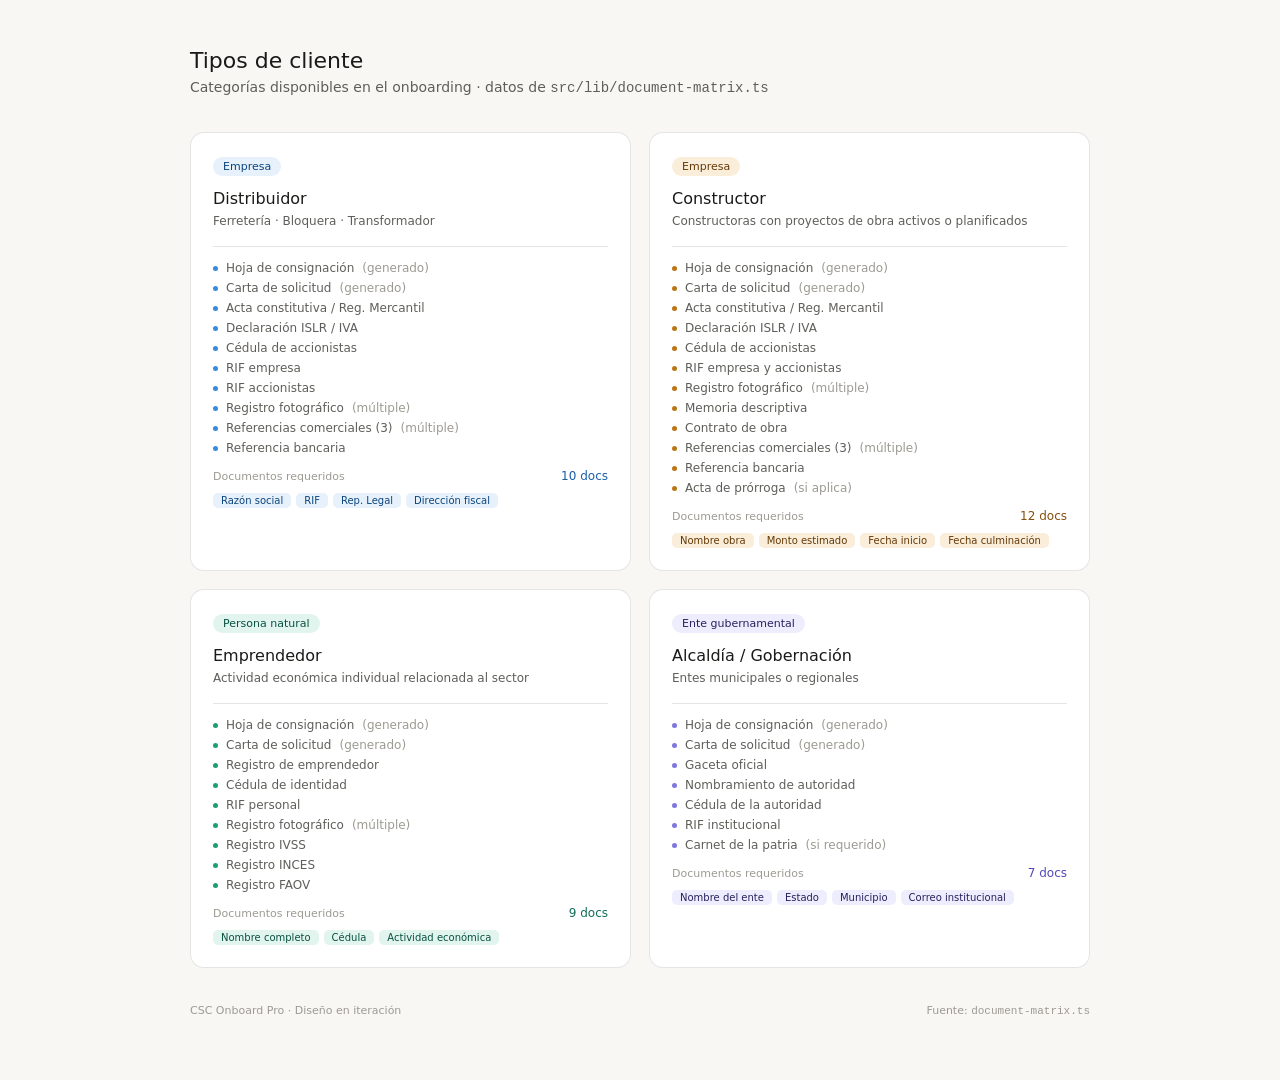
==== docs/index.html @ ac8254f7 "chore: add GitHub Pages - tipos de cliente" ====
<!DOCTYPE html>
<html lang="es">
<head>
  <meta charset="UTF-8" />
  <meta name="viewport" content="width=device-width, initial-scale=1.0" />
  <title>Tipos de Cliente — CSC Onboard Pro</title>
  <style>
    *, *::before, *::after { box-sizing: border-box; margin: 0; padding: 0; }

    :root {
      --bg: #f8f7f4;
      --surface: #ffffff;
      --border: rgba(0,0,0,0.10);
      --border-hover: rgba(0,0,0,0.22);
      --text-primary: #1a1a18;
      --text-secondary: #5f5e5a;
      --text-tertiary: #9c9a92;
      --radius-lg: 14px;
      --radius-md: 8px;
    }

    @media (prefers-color-scheme: dark) {
      :root {
        --bg: #1c1c1a;
        --surface: #252523;
        --border: rgba(255,255,255,0.10);
        --border-hover: rgba(255,255,255,0.22);
        --text-primary: #e8e6de;
        --text-secondary: #a8a69e;
        --text-tertiary: #6c6a62;
      }
    }

    body {
      font-family: -apple-system, BlinkMacSystemFont, "Segoe UI", system-ui, sans-serif;
      background: var(--bg);
      color: var(--text-primary);
      min-height: 100vh;
      padding: 48px 24px 64px;
    }

    header {
      max-width: 900px;
      margin: 0 auto 36px;
    }

    header h1 {
      font-size: 22px;
      font-weight: 500;
      color: var(--text-primary);
      margin-bottom: 6px;
    }

    header p {
      font-size: 14px;
      color: var(--text-secondary);
    }

    .grid {
      display: grid;
      grid-template-columns: repeat(2, 1fr);
      gap: 18px;
      max-width: 900px;
      margin: 0 auto;
    }

    @media (max-width: 640px) {
      .grid { grid-template-columns: 1fr; }
    }

    .card {
      background: var(--surface);
      border: 1px solid var(--border);
      border-radius: var(--radius-lg);
      padding: 22px;
      cursor: pointer;
      transition: border-color .18s, box-shadow .18s;
    }

    .card:hover {
      border-color: var(--border-hover);
      box-shadow: 0 2px 12px rgba(0,0,0,0.06);
    }

    .badge {
      display: inline-block;
      font-size: 11px;
      font-weight: 500;
      padding: 3px 10px;
      border-radius: 999px;
      margin-bottom: 13px;
    }

    .card-title {
      font-size: 16px;
      font-weight: 500;
      color: var(--text-primary);
      margin-bottom: 4px;
    }

    .card-sub {
      font-size: 12px;
      color: var(--text-secondary);
      margin-bottom: 16px;
      line-height: 1.5;
    }

    .divider {
      height: 1px;
      background: var(--border);
      margin-bottom: 14px;
    }

    .doc-list {
      display: flex;
      flex-direction: column;
      gap: 6px;
      margin-bottom: 14px;
    }

    .doc-item {
      display: flex;
      align-items: center;
      gap: 8px;
      font-size: 12px;
      color: var(--text-secondary);
    }

    .doc-dot {
      width: 5px;
      height: 5px;
      border-radius: 50%;
      flex-shrink: 0;
    }

    .doc-item em {
      color: var(--text-tertiary);
      font-style: normal;
    }

    .count-row {
      display: flex;
      justify-content: space-between;
      align-items: center;
      margin-bottom: 10px;
    }

    .count-label { font-size: 11px; color: var(--text-tertiary); }

    .tags { display: flex; flex-wrap: wrap; gap: 5px; }

    .tag {
      display: inline-block;
      font-size: 10px;
      font-weight: 500;
      padding: 2px 8px;
      border-radius: 5px;
    }

    /* Distribuidor — blue */
    .c1 .badge     { background: #E6F1FB; color: #0C447C; }
    .c1 .doc-dot   { background: #378ADD; }
    .c1 .count-val { color: #185FA5; font-size: 12px; font-weight: 500; }
    .c1 .tag       { background: #E6F1FB; color: #0C447C; }
    @media (prefers-color-scheme: dark) {
      .c1 .badge     { background: #0C447C; color: #B5D4F4; }
      .c1 .count-val { color: #85B7EB; }
      .c1 .tag       { background: #0C447C; color: #B5D4F4; }
    }

    /* Constructor — amber */
    .c2 .badge     { background: #FAEEDA; color: #633806; }
    .c2 .doc-dot   { background: #BA7517; }
    .c2 .count-val { color: #854F0B; font-size: 12px; font-weight: 500; }
    .c2 .tag       { background: #FAEEDA; color: #633806; }
    @media (prefers-color-scheme: dark) {
      .c2 .badge     { background: #633806; color: #FAC775; }
      .c2 .count-val { color: #EF9F27; }
      .c2 .tag       { background: #633806; color: #FAC775; }
    }

    /* Emprendedor — teal */
    .c3 .badge     { background: #E1F5EE; color: #085041; }
    .c3 .doc-dot   { background: #1D9E75; }
    .c3 .count-val { color: #0F6E56; font-size: 12px; font-weight: 500; }
    .c3 .tag       { background: #E1F5EE; color: #085041; }
    @media (prefers-color-scheme: dark) {
      .c3 .badge     { background: #085041; color: #9FE1CB; }
      .c3 .count-val { color: #5DCAA5; }
      .c3 .tag       { background: #085041; color: #9FE1CB; }
    }

    /* Alcaldía — purple */
    .c4 .badge     { background: #EEEDFE; color: #26215C; }
    .c4 .doc-dot   { background: #7F77DD; }
    .c4 .count-val { color: #534AB7; font-size: 12px; font-weight: 500; }
    .c4 .tag       { background: #EEEDFE; color: #26215C; }
    @media (prefers-color-scheme: dark) {
      .c4 .badge     { background: #26215C; color: #CECBF6; }
      .c4 .count-val { color: #AFA9EC; }
      .c4 .tag       { background: #26215C; color: #CECBF6; }
    }

    footer {
      max-width: 900px;
      margin: 36px auto 0;
      font-size: 11px;
      color: var(--text-tertiary);
      display: flex;
      justify-content: space-between;
      align-items: center;
    }
  </style>
</head>
<body>

  <header>
    <h1>Tipos de cliente</h1>
    <p>Categorías disponibles en el onboarding · datos de <code>src/lib/document-matrix.ts</code></p>
  </header>

  <div class="grid">

    <!-- Distribuidor -->
    <div class="card c1">
      <span class="badge">Empresa</span>
      <div class="card-title">Distribuidor</div>
      <div class="card-sub">Ferretería · Bloquera · Transformador</div>
      <div class="divider"></div>
      <div class="doc-list">
        <div class="doc-item"><span class="doc-dot"></span>Hoja de consignación <em>(generado)</em></div>
        <div class="doc-item"><span class="doc-dot"></span>Carta de solicitud <em>(generado)</em></div>
        <div class="doc-item"><span class="doc-dot"></span>Acta constitutiva / Reg. Mercantil</div>
        <div class="doc-item"><span class="doc-dot"></span>Declaración ISLR / IVA</div>
        <div class="doc-item"><span class="doc-dot"></span>Cédula de accionistas</div>
        <div class="doc-item"><span class="doc-dot"></span>RIF empresa</div>
        <div class="doc-item"><span class="doc-dot"></span>RIF accionistas</div>
        <div class="doc-item"><span class="doc-dot"></span>Registro fotográfico <em>(múltiple)</em></div>
        <div class="doc-item"><span class="doc-dot"></span>Referencias comerciales (3) <em>(múltiple)</em></div>
        <div class="doc-item"><span class="doc-dot"></span>Referencia bancaria</div>
      </div>
      <div class="count-row">
        <span class="count-label">Documentos requeridos</span>
        <span class="count-val">10 docs</span>
      </div>
      <div class="tags">
        <span class="tag">Razón social</span>
        <span class="tag">RIF</span>
        <span class="tag">Rep. Legal</span>
        <span class="tag">Dirección fiscal</span>
      </div>
    </div>

    <!-- Constructor -->
    <div class="card c2">
      <span class="badge">Empresa</span>
      <div class="card-title">Constructor</div>
      <div class="card-sub">Constructoras con proyectos de obra activos o planificados</div>
      <div class="divider"></div>
      <div class="doc-list">
        <div class="doc-item"><span class="doc-dot"></span>Hoja de consignación <em>(generado)</em></div>
        <div class="doc-item"><span class="doc-dot"></span>Carta de solicitud <em>(generado)</em></div>
        <div class="doc-item"><span class="doc-dot"></span>Acta constitutiva / Reg. Mercantil</div>
        <div class="doc-item"><span class="doc-dot"></span>Declaración ISLR / IVA</div>
        <div class="doc-item"><span class="doc-dot"></span>Cédula de accionistas</div>
        <div class="doc-item"><span class="doc-dot"></span>RIF empresa y accionistas</div>
        <div class="doc-item"><span class="doc-dot"></span>Registro fotográfico <em>(múltiple)</em></div>
        <div class="doc-item"><span class="doc-dot"></span>Memoria descriptiva</div>
        <div class="doc-item"><span class="doc-dot"></span>Contrato de obra</div>
        <div class="doc-item"><span class="doc-dot"></span>Referencias comerciales (3) <em>(múltiple)</em></div>
        <div class="doc-item"><span class="doc-dot"></span>Referencia bancaria</div>
        <div class="doc-item"><span class="doc-dot"></span>Acta de prórroga <em>(si aplica)</em></div>
      </div>
      <div class="count-row">
        <span class="count-label">Documentos requeridos</span>
        <span class="count-val">12 docs</span>
      </div>
      <div class="tags">
        <span class="tag">Nombre obra</span>
        <span class="tag">Monto estimado</span>
        <span class="tag">Fecha inicio</span>
        <span class="tag">Fecha culminación</span>
      </div>
    </div>

    <!-- Emprendedor -->
    <div class="card c3">
      <span class="badge">Persona natural</span>
      <div class="card-title">Emprendedor</div>
      <div class="card-sub">Actividad económica individual relacionada al sector</div>
      <div class="divider"></div>
      <div class="doc-list">
        <div class="doc-item"><span class="doc-dot"></span>Hoja de consignación <em>(generado)</em></div>
        <div class="doc-item"><span class="doc-dot"></span>Carta de solicitud <em>(generado)</em></div>
        <div class="doc-item"><span class="doc-dot"></span>Registro de emprendedor</div>
        <div class="doc-item"><span class="doc-dot"></span>Cédula de identidad</div>
        <div class="doc-item"><span class="doc-dot"></span>RIF personal</div>
        <div class="doc-item"><span class="doc-dot"></span>Registro fotográfico <em>(múltiple)</em></div>
        <div class="doc-item"><span class="doc-dot"></span>Registro IVSS</div>
        <div class="doc-item"><span class="doc-dot"></span>Registro INCES</div>
        <div class="doc-item"><span class="doc-dot"></span>Registro FAOV</div>
      </div>
      <div class="count-row">
        <span class="count-label">Documentos requeridos</span>
        <span class="count-val">9 docs</span>
      </div>
      <div class="tags">
        <span class="tag">Nombre completo</span>
        <span class="tag">Cédula</span>
        <span class="tag">Actividad económica</span>
      </div>
    </div>

    <!-- Alcaldía -->
    <div class="card c4">
      <span class="badge">Ente gubernamental</span>
      <div class="card-title">Alcaldía / Gobernación</div>
      <div class="card-sub">Entes municipales o regionales</div>
      <div class="divider"></div>
      <div class="doc-list">
        <div class="doc-item"><span class="doc-dot"></span>Hoja de consignación <em>(generado)</em></div>
        <div class="doc-item"><span class="doc-dot"></span>Carta de solicitud <em>(generado)</em></div>
        <div class="doc-item"><span class="doc-dot"></span>Gaceta oficial</div>
        <div class="doc-item"><span class="doc-dot"></span>Nombramiento de autoridad</div>
        <div class="doc-item"><span class="doc-dot"></span>Cédula de la autoridad</div>
        <div class="doc-item"><span class="doc-dot"></span>RIF institucional</div>
        <div class="doc-item"><span class="doc-dot"></span>Carnet de la patria <em>(si requerido)</em></div>
      </div>
      <div class="count-row">
        <span class="count-label">Documentos requeridos</span>
        <span class="count-val">7 docs</span>
      </div>
      <div class="tags">
        <span class="tag">Nombre del ente</span>
        <span class="tag">Estado</span>
        <span class="tag">Municipio</span>
        <span class="tag">Correo institucional</span>
      </div>
    </div>

  </div>

  <footer>
    <span>CSC Onboard Pro · Diseño en iteración</span>
    <span>Fuente: <code>document-matrix.ts</code></span>
  </footer>

</body>
</html>
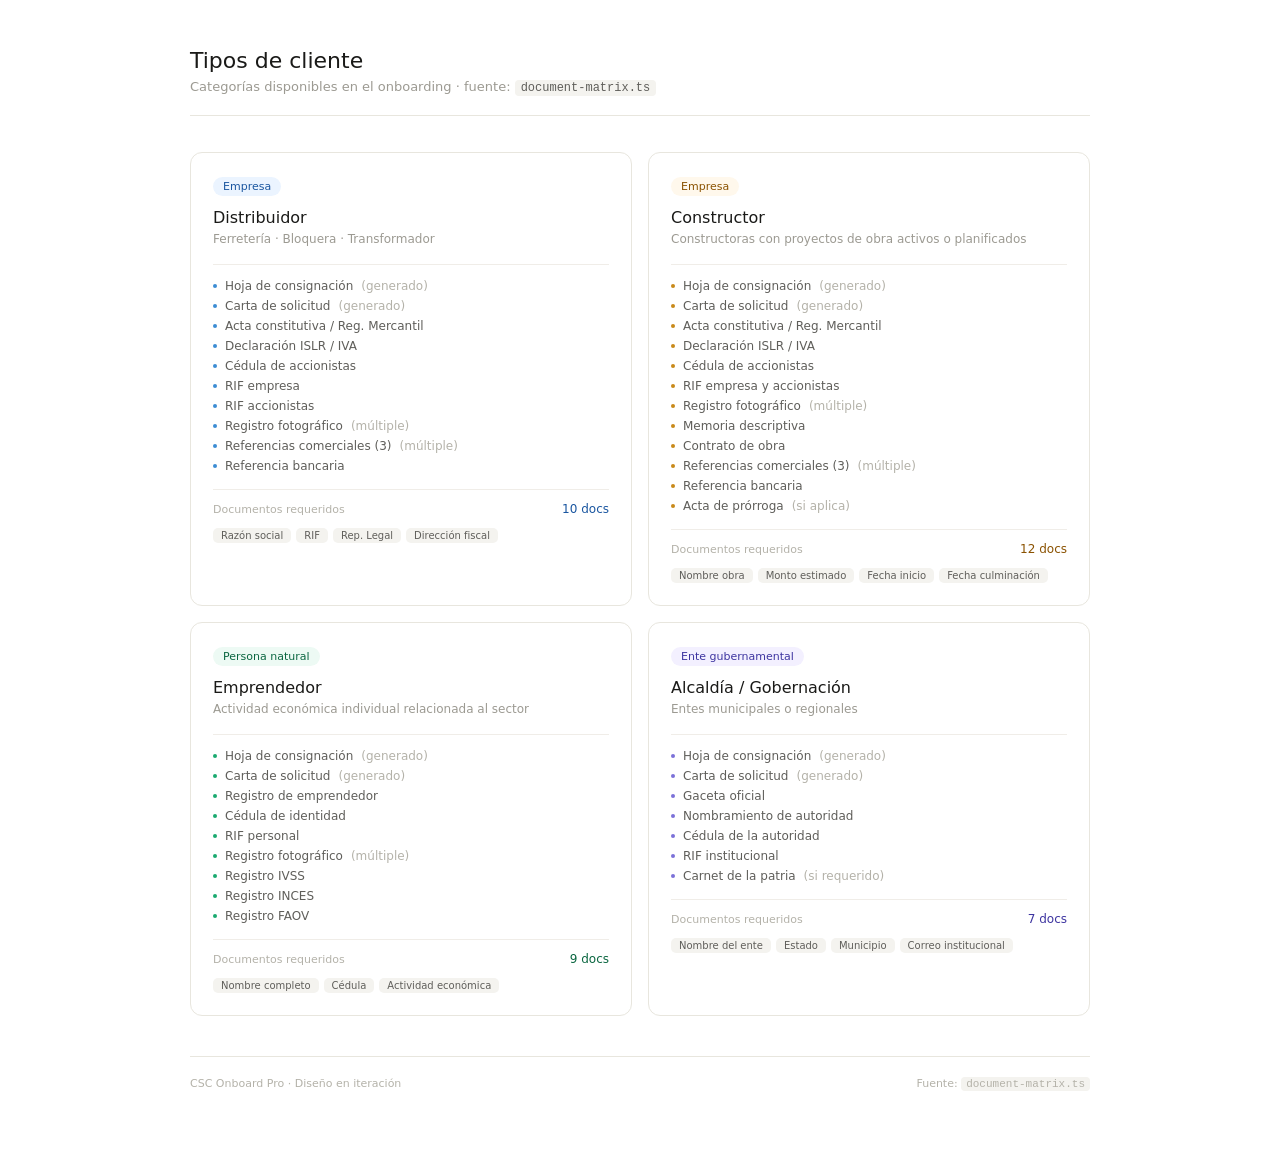
==== commit 84f19413: "design: switch to white theme" ====
--- a/docs/index.html
+++ b/docs/index.html
@@ -7,34 +7,10 @@
   <style>
     *, *::before, *::after { box-sizing: border-box; margin: 0; padding: 0; }
 
-    :root {
-      --bg: #f8f7f4;
-      --surface: #ffffff;
-      --border: rgba(0,0,0,0.10);
-      --border-hover: rgba(0,0,0,0.22);
-      --text-primary: #1a1a18;
-      --text-secondary: #5f5e5a;
-      --text-tertiary: #9c9a92;
-      --radius-lg: 14px;
-      --radius-md: 8px;
-    }
-
-    @media (prefers-color-scheme: dark) {
-      :root {
-        --bg: #1c1c1a;
-        --surface: #252523;
-        --border: rgba(255,255,255,0.10);
-        --border-hover: rgba(255,255,255,0.22);
-        --text-primary: #e8e6de;
-        --text-secondary: #a8a69e;
-        --text-tertiary: #6c6a62;
-      }
-    }
-
     body {
       font-family: -apple-system, BlinkMacSystemFont, "Segoe UI", system-ui, sans-serif;
-      background: var(--bg);
-      color: var(--text-primary);
+      background: #ffffff;
+      color: #1a1a18;
       min-height: 100vh;
       padding: 48px 24px 64px;
     }
@@ -42,24 +18,34 @@
     header {
       max-width: 900px;
       margin: 0 auto 36px;
+      border-bottom: 1px solid #e8e6de;
+      padding-bottom: 20px;
     }
 
     header h1 {
       font-size: 22px;
       font-weight: 500;
-      color: var(--text-primary);
+      color: #1a1a18;
       margin-bottom: 6px;
     }
 
     header p {
-      font-size: 14px;
-      color: var(--text-secondary);
+      font-size: 13px;
+      color: #9c9a92;
+    }
+
+    header p code {
+      background: #f4f3ef;
+      padding: 1px 6px;
+      border-radius: 4px;
+      font-size: 12px;
+      color: #5f5e5a;
     }
 
     .grid {
       display: grid;
       grid-template-columns: repeat(2, 1fr);
-      gap: 18px;
+      gap: 16px;
       max-width: 900px;
       margin: 0 auto;
     }
@@ -69,17 +55,16 @@
     }
 
     .card {
-      background: var(--surface);
-      border: 1px solid var(--border);
-      border-radius: var(--radius-lg);
+      background: #ffffff;
+      border: 1px solid #e8e6de;
+      border-radius: 12px;
       padding: 22px;
-      cursor: pointer;
-      transition: border-color .18s, box-shadow .18s;
+      transition: border-color .15s, box-shadow .15s;
     }
 
     .card:hover {
-      border-color: var(--border-hover);
-      box-shadow: 0 2px 12px rgba(0,0,0,0.06);
+      border-color: #c8c6be;
+      box-shadow: 0 1px 8px rgba(0,0,0,0.06);
     }
 
     .badge {
@@ -88,26 +73,26 @@
       font-weight: 500;
       padding: 3px 10px;
       border-radius: 999px;
-      margin-bottom: 13px;
+      margin-bottom: 12px;
     }
 
     .card-title {
       font-size: 16px;
       font-weight: 500;
-      color: var(--text-primary);
-      margin-bottom: 4px;
+      color: #1a1a18;
+      margin-bottom: 3px;
     }
 
     .card-sub {
       font-size: 12px;
-      color: var(--text-secondary);
+      color: #9c9a92;
       margin-bottom: 16px;
       line-height: 1.5;
     }
 
     .divider {
       height: 1px;
-      background: var(--border);
+      background: #f0ede8;
       margin-bottom: 14px;
     }
 
@@ -115,7 +100,7 @@
       display: flex;
       flex-direction: column;
       gap: 6px;
-      margin-bottom: 14px;
+      margin-bottom: 16px;
     }
 
     .doc-item {
@@ -123,18 +108,18 @@
       align-items: center;
       gap: 8px;
       font-size: 12px;
-      color: var(--text-secondary);
+      color: #5f5e5a;
     }
 
     .doc-dot {
-      width: 5px;
-      height: 5px;
+      width: 4px;
+      height: 4px;
       border-radius: 50%;
       flex-shrink: 0;
     }
 
     .doc-item em {
-      color: var(--text-tertiary);
+      color: #b4b2a9;
       font-style: normal;
     }
 
@@ -142,10 +127,12 @@
       display: flex;
       justify-content: space-between;
       align-items: center;
-      margin-bottom: 10px;
-    }
-
-    .count-label { font-size: 11px; color: var(--text-tertiary); }
+      margin-bottom: 12px;
+      padding-top: 12px;
+      border-top: 1px solid #f0ede8;
+    }
+
+    .count-label { font-size: 11px; color: #b4b2a9; }
 
     .tags { display: flex; flex-wrap: wrap; gap: 5px; }
 
@@ -155,60 +142,46 @@
       font-weight: 500;
       padding: 2px 8px;
       border-radius: 5px;
+      background: #f4f3ef;
+      color: #5f5e5a;
     }
 
     /* Distribuidor — blue */
-    .c1 .badge     { background: #E6F1FB; color: #0C447C; }
-    .c1 .doc-dot   { background: #378ADD; }
-    .c1 .count-val { color: #185FA5; font-size: 12px; font-weight: 500; }
-    .c1 .tag       { background: #E6F1FB; color: #0C447C; }
-    @media (prefers-color-scheme: dark) {
-      .c1 .badge     { background: #0C447C; color: #B5D4F4; }
-      .c1 .count-val { color: #85B7EB; }
-      .c1 .tag       { background: #0C447C; color: #B5D4F4; }
-    }
+    .c1 .badge   { background: #EBF4FF; color: #1a56a0; }
+    .c1 .doc-dot { background: #3b8dd4; }
+    .c1 .count-val { color: #1a56a0; font-size: 12px; font-weight: 500; }
 
     /* Constructor — amber */
-    .c2 .badge     { background: #FAEEDA; color: #633806; }
-    .c2 .doc-dot   { background: #BA7517; }
-    .c2 .count-val { color: #854F0B; font-size: 12px; font-weight: 500; }
-    .c2 .tag       { background: #FAEEDA; color: #633806; }
-    @media (prefers-color-scheme: dark) {
-      .c2 .badge     { background: #633806; color: #FAC775; }
-      .c2 .count-val { color: #EF9F27; }
-      .c2 .tag       { background: #633806; color: #FAC775; }
-    }
-
-    /* Emprendedor — teal */
-    .c3 .badge     { background: #E1F5EE; color: #085041; }
-    .c3 .doc-dot   { background: #1D9E75; }
-    .c3 .count-val { color: #0F6E56; font-size: 12px; font-weight: 500; }
-    .c3 .tag       { background: #E1F5EE; color: #085041; }
-    @media (prefers-color-scheme: dark) {
-      .c3 .badge     { background: #085041; color: #9FE1CB; }
-      .c3 .count-val { color: #5DCAA5; }
-      .c3 .tag       { background: #085041; color: #9FE1CB; }
-    }
+    .c2 .badge   { background: #FFF8EC; color: #8a5200; }
+    .c2 .doc-dot { background: #c88a1a; }
+    .c2 .count-val { color: #8a5200; font-size: 12px; font-weight: 500; }
+
+    /* Emprendedor — green */
+    .c3 .badge   { background: #EDFAF4; color: #0a6640; }
+    .c3 .doc-dot { background: #1aaa70; }
+    .c3 .count-val { color: #0a6640; font-size: 12px; font-weight: 500; }
 
     /* Alcaldía — purple */
-    .c4 .badge     { background: #EEEDFE; color: #26215C; }
-    .c4 .doc-dot   { background: #7F77DD; }
-    .c4 .count-val { color: #534AB7; font-size: 12px; font-weight: 500; }
-    .c4 .tag       { background: #EEEDFE; color: #26215C; }
-    @media (prefers-color-scheme: dark) {
-      .c4 .badge     { background: #26215C; color: #CECBF6; }
-      .c4 .count-val { color: #AFA9EC; }
-      .c4 .tag       { background: #26215C; color: #CECBF6; }
-    }
+    .c4 .badge   { background: #F3F0FF; color: #3d34a0; }
+    .c4 .doc-dot { background: #7c72d8; }
+    .c4 .count-val { color: #3d34a0; font-size: 12px; font-weight: 500; }
 
     footer {
       max-width: 900px;
-      margin: 36px auto 0;
+      margin: 40px auto 0;
+      padding-top: 20px;
+      border-top: 1px solid #e8e6de;
       font-size: 11px;
-      color: var(--text-tertiary);
+      color: #b4b2a9;
       display: flex;
       justify-content: space-between;
-      align-items: center;
+    }
+
+    footer code {
+      background: #f4f3ef;
+      padding: 1px 5px;
+      border-radius: 4px;
+      font-size: 11px;
     }
   </style>
 </head>
@@ -216,7 +189,7 @@
 
   <header>
     <h1>Tipos de cliente</h1>
-    <p>Categorías disponibles en el onboarding · datos de <code>src/lib/document-matrix.ts</code></p>
+    <p>Categorías disponibles en el onboarding · fuente: <code>document-matrix.ts</code></p>
   </header>
 
   <div class="grid">
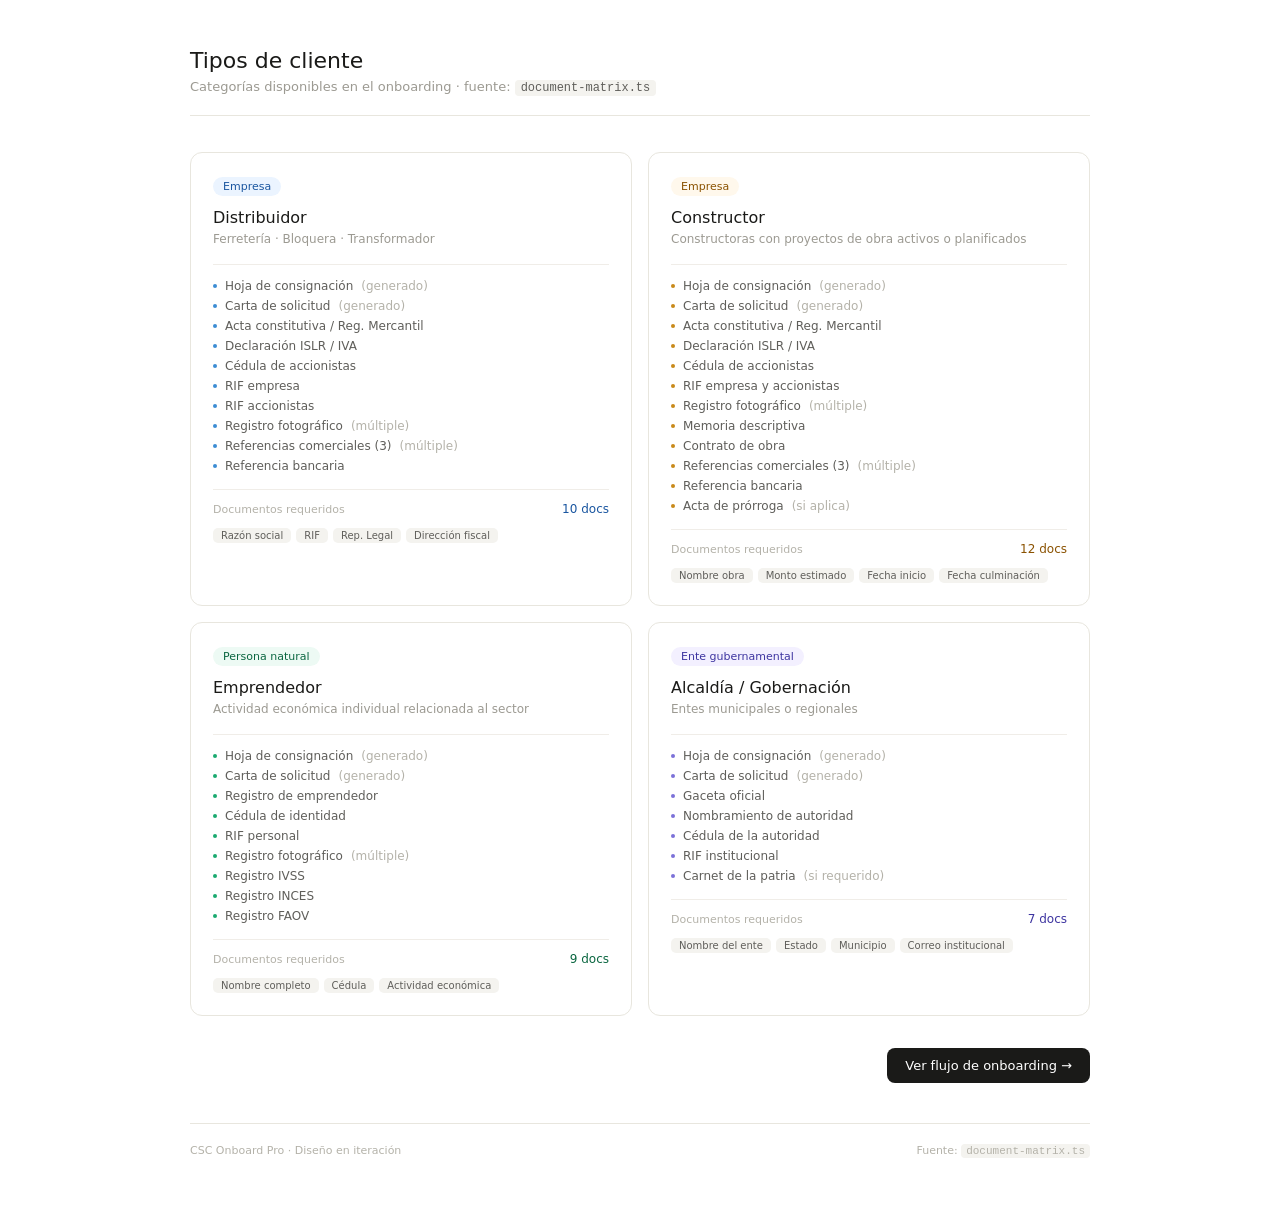
==== commit 4aef6b2e: "feat: add flow page button" ====
--- a/docs/index.html
+++ b/docs/index.html
@@ -313,6 +313,7 @@
 
   </div>
 
+  <div style="max-width:900px;margin:32px auto 0;text-align:right"><a href="flow.html" style="display:inline-flex;align-items:center;gap:6px;font-size:13px;font-weight:500;color:#ffffff;background:#1a1a18;border-radius:8px;padding:10px 18px;text-decoration:none;transition:background .15s" onmouseover="this.style.background='#3a3a38'" onmouseout="this.style.background='#1a1a18'">Ver flujo de onboarding →</a></div>
   <footer>
     <span>CSC Onboard Pro · Diseño en iteración</span>
     <span>Fuente: <code>document-matrix.ts</code></span>
